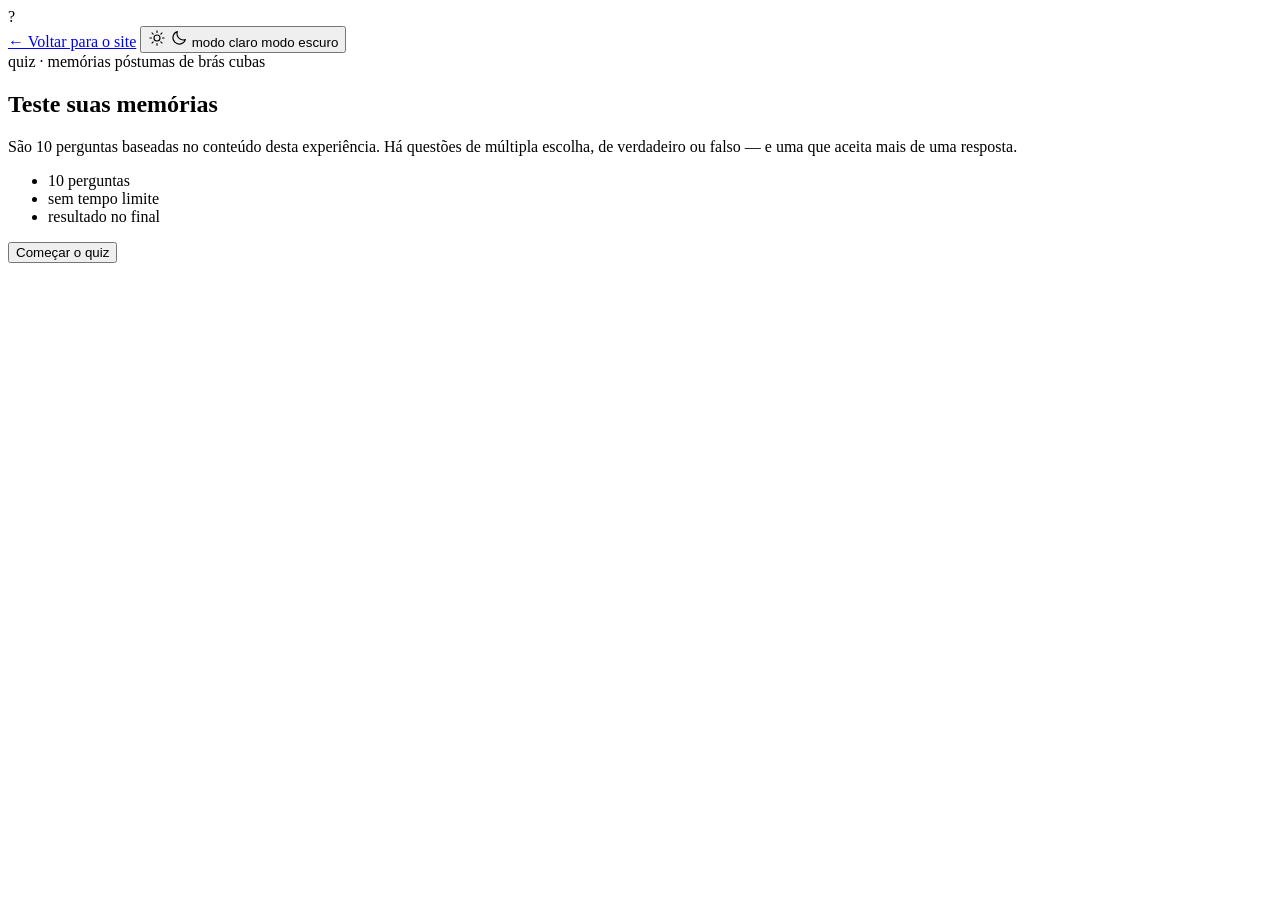
==== quiz/quiz.html @ bed6d94e "organização" ====
<!doctype html>
<html lang="pt-BR">
<head>
<meta charset="UTF-8">
<meta name="viewport" content="width=device-width, initial-scale=1, viewport-fit=cover">
<title>Quiz — Memórias Póstumas de Brás Cubas</title>
<meta name="theme-color" content="#11100E">
<meta name="description" content="Teste seus conhecimentos sobre Memórias Póstumas de Brás Cubas, de Machado de Assis, com 10 perguntas.">
<script src="js/theme.js"></script>
<link rel="preconnect" href="https://fonts.googleapis.com">
<link rel="preconnect" href="https://fonts.gstatic.com" crossorigin>
<link href="https://fonts.googleapis.com/css2?family=Cormorant+Garamond:ital,wght@0,400;0,600;1,400&family=Inter:wght@400;500&display=swap" rel="stylesheet">
<link rel="stylesheet" href="css/style.css">
<link rel="stylesheet" href="css/quiz.css">
</head>
<body class="quiz-page">
<div class="grain" aria-hidden="true"></div>
<div class="chapter-wash" aria-hidden="true"></div>
<div class="quiz-ghost" id="quizGhost" aria-hidden="true">?</div>

<header class="quiz-topbar">
  <a class="quiz-back" href="index.html"><span aria-hidden="true">←</span> Voltar para o site</a>

  <button class="theme-toggle" type="button" data-theme-toggle aria-label="Ativar modo claro" aria-pressed="false">
    <svg class="theme-toggle__icon theme-toggle__icon--sun" viewBox="0 0 24 24" width="18" height="18" fill="none" stroke="currentColor" stroke-width="1.5" stroke-linecap="round" aria-hidden="true"><circle cx="12" cy="12" r="4"/><path d="M12 2.5v2.2M12 19.3v2.2M2.5 12h2.2M19.3 12h2.2M5.3 5.3l1.6 1.6M17.1 17.1l1.6 1.6M18.7 5.3l-1.6 1.6M6.9 17.1l-1.6 1.6"/></svg>
    <svg class="theme-toggle__icon theme-toggle__icon--moon" viewBox="0 0 24 24" width="18" height="18" fill="none" stroke="currentColor" stroke-width="1.5" stroke-linecap="round" stroke-linejoin="round" aria-hidden="true"><path d="M20.5 14.2A8.5 8.5 0 0 1 9.8 3.5a8.5 8.5 0 1 0 10.7 10.7z"/></svg>
    <span class="theme-toggle__text theme-toggle__text--to-light">modo claro</span>
    <span class="theme-toggle__text theme-toggle__text--to-dark">modo escuro</span>
  </button>
</header>

<main class="quiz-shell" id="quiz">

  <!-- TELA INICIAL -->
  <section class="quiz-screen quiz-intro" id="screenIntro" aria-labelledby="introTitle">
    <span class="chapter__eyebrow">quiz · memórias póstumas de brás cubas</span>
    <div class="quiz-rule" aria-hidden="true"></div>
    <h1 class="quiz-title" id="introTitle">Teste suas memórias</h1>
    <p class="quiz-lead">
      São 10 perguntas baseadas no conteúdo desta experiência. Há questões de múltipla escolha,
      de verdadeiro ou falso — e uma que aceita mais de uma resposta.
    </p>
    <ul class="quiz-meta">
      <li>10 perguntas</li>
      <li>sem tempo limite</li>
      <li>resultado no final</li>
    </ul>
    <button class="quiz-btn quiz-btn--primary" id="startBtn" type="button">Começar o quiz</button>
  </section>

  <!-- PERGUNTAS -->
  <section class="quiz-screen quiz-question-screen" id="screenQuestion" aria-labelledby="quizQuestion" hidden>
    <div class="quiz-progress">
      <p class="quiz-progress__text" id="progressText">Pergunta 1 de 10</p>
      <div class="quiz-progress__track" id="progressTrack" role="progressbar" aria-label="Progresso do quiz" aria-valuemin="0" aria-valuemax="10" aria-valuenow="0">
        <div class="quiz-progress__fill" id="progressFill"></div>
      </div>
    </div>

    <span class="chapter__eyebrow quiz-hint" id="questionHint"></span>
    <h2 class="quiz-question" id="quizQuestion" tabindex="-1"></h2>

    <div class="quiz-options" id="options" role="group" aria-labelledby="quizQuestion"></div>

    <div class="quiz-feedback" id="feedback" role="status" aria-live="polite" hidden></div>

    <div class="quiz-actions" id="actions">
      <button class="quiz-btn quiz-btn--primary" id="actionBtn" type="button" disabled>Próxima pergunta</button>
    </div>
  </section>

  <!-- RESULTADO -->
  <section class="quiz-screen quiz-result" id="screenResult" aria-labelledby="resultTitle" hidden>
    <span class="chapter__eyebrow">resultado</span>
    <p class="quiz-score" aria-label="Pontuação"><strong id="scoreBig">0/10</strong><span>pontuação</span></p>

    <div class="quiz-stats" aria-label="Detalhes do resultado">
      <div><strong id="statHits">0</strong><span>acertos</span></div>
      <i aria-hidden="true"></i>
      <div><strong id="statMisses">0</strong><span>erros</span></div>
      <i aria-hidden="true"></i>
      <div><strong id="statPercent">0%</strong><span>aproveitamento</span></div>
    </div>

    <h2 class="quiz-result__title" id="resultTitle" tabindex="-1"></h2>
    <p class="quiz-result__text" id="resultText"></p>

    <ol class="quiz-dots" id="resultDots" aria-label="Resultado por pergunta"></ol>

    <div class="quiz-result__actions">
      <button class="quiz-btn quiz-btn--primary" id="restartBtn" type="button">Refazer quiz</button>
      <a class="quiz-btn quiz-btn--ghost" href="index.html">Voltar para o site</a>
    </div>
  </section>

  <noscript><p class="quiz-lead">O quiz precisa de JavaScript ativado no navegador para funcionar.</p></noscript>
</main>

<script src="js/quiz.js" defer></script>
</body>
</html>
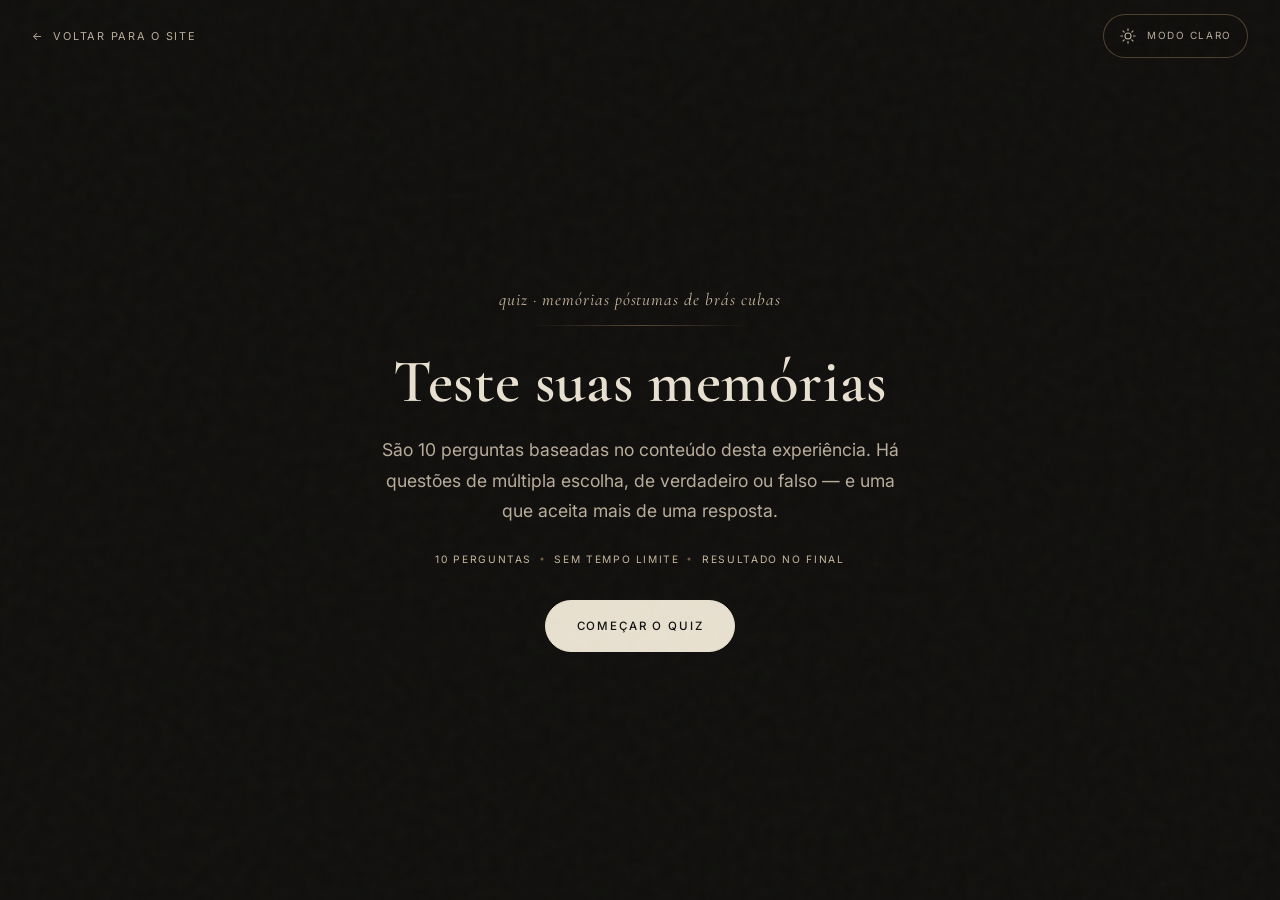
==== commit 272628de: "Update quiz.html" ====
--- a/quiz/quiz.html
+++ b/quiz/quiz.html
@@ -10,8 +10,8 @@
 <link rel="preconnect" href="https://fonts.googleapis.com">
 <link rel="preconnect" href="https://fonts.gstatic.com" crossorigin>
 <link href="https://fonts.googleapis.com/css2?family=Cormorant+Garamond:ital,wght@0,400;0,600;1,400&family=Inter:wght@400;500&display=swap" rel="stylesheet">
-<link rel="stylesheet" href="css/style.css">
-<link rel="stylesheet" href="css/quiz.css">
+<link rel="stylesheet" href="../css/style.css">
+<link rel="stylesheet" href="../css/quiz.css">
 </head>
 <body class="quiz-page">
 <div class="grain" aria-hidden="true"></div>
@@ -96,6 +96,6 @@
   <noscript><p class="quiz-lead">O quiz precisa de JavaScript ativado no navegador para funcionar.</p></noscript>
 </main>
 
-<script src="js/quiz.js" defer></script>
+<script src="../js/quiz.js" defer></script>
 </body>
 </html>
--- a/css/style.css
+++ b/css/style.css
@@ -0,0 +1,468 @@
+/* ============ TOKENS ============ */
+  :root{
+    --bg:#11100E;
+    --text-primary:#E8E0D0;
+    --text-secondary:#B8AD9B;
+    --accent:#8B7355;
+    --surface-light:#D7CCBA;
+
+    /* --- tokens de tema (usados no lugar de cores fixas) --- */
+    --bg-rgb:17,16,14;
+    --text-rgb:232,224,208;
+    --muted-rgb:184,173,155;
+    --accent-rgb:139,115,85;
+    --eyebrow:#C8B89E;
+    --eyebrow-rgb:200,184,158;
+    --vignette-top:rgba(255,255,255,.012);
+    --vignette-bottom:rgba(0,0,0,.12);
+    --grain-opacity:.045;
+    --ghost:rgba(var(--text-rgb),.025);
+    --ghost-death:rgba(var(--text-rgb),.018);
+    --surface-card:rgba(var(--text-rgb),.035);
+    --surface-card-hover:rgba(var(--text-rgb),.07);
+    --ok:#8FAE86;
+    --ok-rgb:143,174,134;
+    --bad:#C98A7A;
+    --bad-rgb:201,138,122;
+    color-scheme: dark;
+
+    /* --- espaçamento lateral seguro (texto nunca encosta na borda) --- */
+    --gutter: 8vw;
+
+    --serif: 'Cormorant Garamond', Georgia, 'Times New Roman', serif;
+    --sans: 'Inter', -apple-system, sans-serif;
+
+    padding-top: env(safe-area-inset-top, 0px);
+    padding-bottom: env(safe-area-inset-bottom, 0px);
+    box-sizing: border-box;
+  }
+  /* ---- TEMA CLARO: mesmo papel envelhecido, agora "lido à luz do dia" ---- */
+  [data-theme="light"]{
+    --bg:#EFE7D6;
+    --text-primary:#231E17;
+    --text-secondary:#574C3C;
+    --accent:#7A5F3E;
+    --surface-light:#3A3025;
+
+    --bg-rgb:239,231,214;
+    --text-rgb:35,30,23;
+    --muted-rgb:87,76,60;
+    --accent-rgb:122,95,62;
+    --eyebrow:#6B5433;
+    --eyebrow-rgb:107,84,51;
+    --vignette-top:rgba(255,255,255,.32);
+    --vignette-bottom:rgba(120,92,52,.10);
+    --grain-opacity:.075;
+    --ghost:rgba(35,30,23,.05);
+    --ghost-death:rgba(35,30,23,.04);
+    --surface-card:rgba(35,30,23,.035);
+    --surface-card-hover:rgba(35,30,23,.07);
+    --ok:#3F6B3A;
+    --ok-rgb:63,107,58;
+    --bad:#9C4A38;
+    --bad-rgb:156,74,56;
+    color-scheme: light;
+  }
+  [data-theme="dark"]{ color-scheme: dark; }
+
+  html{ scroll-padding-top: env(safe-area-inset-top, 0px); }
+  *,*::before,*::after{ box-sizing: inherit; }
+
+  body{
+    margin:0;
+    background: var(--bg);
+    color: var(--text-primary);
+    font-family: var(--sans);
+    -webkit-font-smoothing: antialiased;
+    transition: background-color .5s ease, color .5s ease;
+  }
+
+  h1,h2,h3,.serif{ font-family: var(--serif); font-weight: 600; margin:0; }
+
+  a, button{ font-family: inherit; }
+
+  .visually-hidden{
+    position:absolute; width:1px; height:1px; overflow:hidden;
+    clip:rect(0,0,0,0); white-space:nowrap; border:0; padding:0; margin:-1px;
+  }
+
+  /* ============ TIMELINE (indicador lateral) ============ */
+  .timeline{
+    position: fixed;
+    top: 0; left: 0;
+    height: 100vh;
+    width: 64px;
+    display: flex;
+    align-items: center;
+    justify-content: center;
+    z-index: 50;
+    pointer-events: none;
+  }
+  .timeline__track{
+    position: relative;
+    width: 1px;
+    height: 60vh;
+    background: rgba(var(--muted-rgb),0.18);
+  }
+  .timeline__fill{
+    position: absolute;
+    top: 0; left: 0;
+    width: 100%;
+    height: 0%;
+    background: var(--accent);
+    transition: height 0.15s linear;
+  }
+  .timeline__marker{
+    position: absolute;
+    left: 50%;
+    top: 0%;
+    width: 7px; height: 7px;
+    border-radius: 50%;
+    background: var(--surface-light);
+    transform: translate(-50%,-50%);
+    transition: top 0.2s ease-out;
+  }
+  .timeline__label{
+    position: absolute;
+    left: 16px;
+    top: 0%;
+    transform: translateY(-50%);
+    white-space: nowrap;
+    font-size: 0.7rem;
+    letter-spacing: 0.04em;
+    color: var(--text-secondary);
+    transition: top 0.2s ease-out, opacity 0.2s ease-out;
+    opacity: 0.85;
+  }
+
+
+  @media (max-width: 900px){
+    .timeline__label{ display:none; }
+  }
+  @media (max-width: 720px){
+    .timeline{ width: 34px; }
+  }
+
+  /* ============ ESTRUTURA GERAL DE CAPÍTULO ============ */
+  .chapter{
+    position: relative;
+    min-height: 260vh;
+  }
+  .chapter__stage{
+    position: sticky;
+    top: 0;
+    height: 100vh;
+    display: flex;
+    flex-direction: column;
+    align-items: center;
+    justify-content: center;
+    padding: 0 var(--gutter);
+    overflow: hidden;
+  }
+  .chapter__num{
+    position: absolute;
+    top: max(2rem, env(safe-area-inset-top, 0px) + 1.5rem);
+    left: 50%;
+    transform: translateX(-50%);
+    width: max-content;
+    max-width: calc(100% - 2 * var(--gutter));
+    text-align: center;
+    font-size: 0.7rem;
+    letter-spacing: 0.12em;
+    color: var(--text-secondary);
+    opacity: 0;
+    transition: opacity 0.6s ease;
+  }
+  .chapter.is-active .chapter__num{ opacity: 0.7; }
+
+  .layer{
+    position: absolute;
+    /* largura explícita: respeita o gutter do palco (antes, o texto ia até a borda) */
+    width: min(640px, calc(100% - 2 * var(--gutter)));
+    max-width: 640px;
+    overflow-wrap: break-word;
+    text-align: center;
+    opacity: 0;
+    transform: translateY(14px);
+    filter: blur(4px);
+    transition: opacity 0.7s ease, transform 0.7s ease, filter 0.7s ease;
+    pointer-events: none;
+  }
+  .layer.is-visible{
+    opacity: 1;
+    transform: translateY(0);
+    filter: blur(0px);
+    pointer-events: auto;
+  }
+
+
+  /* ============ ABERTURA ============ */
+  .opening .layer p{
+    font-family: var(--serif);
+    font-style: italic;
+    font-size: clamp(1.1rem, 2.4vw, 1.6rem);
+    color: var(--text-secondary);
+    line-height: 1.6;
+  }
+  .opening .layer--death h1{
+    font-size: clamp(2.4rem, 8vw, 5rem);
+    letter-spacing: 0.02em;
+    color: var(--text-primary);
+  }
+  .opening .layer--title h1{
+    font-size: clamp(1.6rem, 5vw, 2.8rem);
+    line-height: 1.3;
+    letter-spacing: 0.03em;
+  }
+  .opening .layer--title span{
+    display:block;
+    font-size: 0.55em;
+    color: var(--text-secondary);
+    margin-top: 0.4em;
+  }
+
+  /* ============ CAPÍTULO: ANO GIGANTE ============ */
+  .year{
+    font-family: var(--serif);
+    font-weight: 600;
+    font-size: clamp(4rem, 18vw, 11rem);
+    line-height: 1;
+    color: var(--text-primary);
+    letter-spacing: -0.01em;
+  }
+  .layer--year{ position: relative; }
+
+  .chapter__title{
+    font-size: clamp(1.4rem, 3.4vw, 2.2rem);
+    color: var(--text-primary);
+    margin-bottom: 0.6rem;
+  }
+  .chapter__body{
+    font-family: var(--sans);
+    font-size: clamp(0.95rem, 1.6vw, 1.15rem);
+    color: var(--text-secondary);
+    line-height: 1.7;
+  }
+  .chapter__eyebrow{
+    display:block;
+    font-family: var(--serif);
+    font-style: italic;
+    font-size: clamp(1rem, 1.7vw, 1.08rem);
+    color: var(--eyebrow);
+    margin-bottom: 0.8rem;
+    line-height: 1.45;
+    letter-spacing: 0.055em;
+    opacity: 1;
+    text-shadow: 0 0 18px rgba(var(--eyebrow-rgb),.08);
+  }
+
+  /* ============ SCROLL HINT ============ */
+  .scroll-hint{
+    position: absolute;
+    bottom: max(2rem, env(safe-area-inset-bottom, 0px) + 1.5rem);
+    left: 50%;
+    transform: translateX(-50%);
+    width: max-content;
+    max-width: calc(100% - 2 * var(--gutter));
+    text-align: center;
+    font-size: 0.68rem;
+    letter-spacing: 0.15em;
+    color: var(--text-secondary);
+    opacity: 0.5;
+    animation: pulse 3s ease-in-out infinite;
+  }
+  @keyframes pulse{
+    0%,100%{ opacity: 0.3; }
+    50%{ opacity: 0.7; }
+  }
+
+  .theme-words{
+    display:flex; flex-wrap:wrap; gap:0.7rem 1.2rem;
+    justify-content:center; max-width: 520px;
+  }
+  .theme-words span{
+    font-family: var(--serif); font-style: italic;
+    color: var(--text-secondary);
+    font-size: clamp(1rem, 2.2vw, 1.35rem);
+  }
+  .impact h2{
+    font-size: clamp(2rem, 6vw, 4rem);
+    letter-spacing: 0.02em;
+    color: var(--text-primary);
+  }
+
+
+  /* ============ FIM ============ */
+  .end-stub{
+    min-height: 40vh;
+    display:flex; align-items:center; justify-content:center;
+    color: var(--text-secondary);
+    font-size: 0.85rem;
+    letter-spacing: 0.06em;
+    text-align:center;
+    padding: 2rem;
+  }
+
+  /* ============ ACESSIBILIDADE: reduced motion ============ */
+  @media (prefers-reduced-motion: reduce){
+    .layer{ transition: opacity 0.3s ease; transform:none; filter:none; }
+    .timeline__fill, .timeline__marker, .timeline__label{ transition: none; }
+    .scroll-hint{ animation: none; }
+  }
+
+
+  :focus-visible{
+    outline: 2px solid var(--surface-light);
+    outline-offset: 3px;
+  }
+
+/* ============ CAMADA VISUAL / ATMOSFERA ============ */
+html{ background:var(--bg); transition:background-color .5s ease; }
+body{ overflow-x:hidden; }
+body::before{
+  content:""; position:fixed; inset:0; z-index:-2; pointer-events:none;
+  background:
+    radial-gradient(circle at 50% 40%, rgba(var(--accent-rgb),.075), transparent 38%),
+    linear-gradient(180deg, var(--vignette-top), transparent 28%, var(--vignette-bottom));
+}
+.grain{
+  position:fixed; inset:-50%; z-index:100; pointer-events:none; opacity:var(--grain-opacity);
+  background-image:url("data:image/svg+xml,%3Csvg viewBox='0 0 180 180' xmlns='http://www.w3.org/2000/svg'%3E%3Cfilter id='n'%3E%3CfeTurbulence type='fractalNoise' baseFrequency='.82' numOctaves='3' stitchTiles='stitch'/%3E%3C/filter%3E%3Crect width='100%25' height='100%25' filter='url(%23n)' opacity='.55'/%3E%3C/svg%3E");
+  animation:grainShift .18s steps(2) infinite;
+}
+@keyframes grainShift{0%{transform:translate(0,0)}25%{transform:translate(1%,-1%)}50%{transform:translate(-1%,1%)}75%{transform:translate(1%,1%)}100%{transform:translate(-1%,-1%)}}
+.chapter-wash{position:fixed;inset:0;z-index:-1;pointer-events:none;background:radial-gradient(circle at 50% 50%,rgba(var(--accent-rgb),.035),transparent 55%);transition:opacity .8s ease}
+.chapter__stage{isolation:isolate}
+.chapter__stage::before,.chapter__stage::after{content:"";position:absolute;pointer-events:none;z-index:-1}
+.chapter__stage::before{width:min(70vw,900px);height:1px;top:18%;left:50%;transform:translateX(-50%);background:linear-gradient(90deg,transparent,rgba(var(--muted-rgb),.14),transparent)}
+.chapter__stage::after{width:1px;height:64vh;top:18%;left:50%;background:linear-gradient(180deg,transparent,rgba(var(--muted-rgb),.08),transparent)}
+.chapter__ghost{position:absolute;left:8vw;bottom:8vh;font-family:var(--serif);font-size:clamp(8rem,24vw,22rem);line-height:.7;color:var(--ghost);font-weight:600;letter-spacing:-.06em;z-index:-1;user-select:none}
+.chapter__eyebrow{letter-spacing:.055em;color:var(--eyebrow);opacity:1}
+.chapter__eyebrow--spaced{margin-top:.9rem}
+.opening__kicker{position:absolute;top:max(2rem,env(safe-area-inset-top,0px) + 1.5rem);left:50%;transform:translateX(-50%);width:max-content;max-width:calc(100% - 9rem);text-align:center;font-size:.62rem;letter-spacing:.2em;text-transform:uppercase;color:var(--text-secondary);opacity:.6}
+.opening__rule{position:absolute;width:min(34vw,320px);height:1px;top:28%;left:50%;transform:translateX(-50%);background:linear-gradient(90deg,transparent,var(--accent),transparent);opacity:.45}
+.opening .chapter__stage::before{width:1px;height:54vh;top:23%;background:linear-gradient(180deg,transparent,rgba(var(--accent-rgb),.3),transparent)}
+.opening .chapter__stage::after{display:none}
+.layer--death h1{font-weight:400;text-shadow:0 0 40px rgba(var(--accent-rgb),.08)}
+.opening .layer--title h1{font-weight:600}
+.chapter__body{max-width:650px;margin-left:auto;margin-right:auto}
+.layer--ledger{max-width:820px;width:min(820px,calc(100% - 2 * var(--gutter)));padding:1rem 0 1.5rem}
+.ledger{display:grid;grid-template-columns:minmax(0,1fr) 70px minmax(0,1fr);align-items:center;justify-items:center;column-gap:1.25rem;margin:0 auto 2.25rem}
+.ledger div{text-align:center;min-width:0;width:100%}
+.ledger strong{display:block;font-family:var(--serif);font-size:clamp(3.6rem,8vw,6rem);font-weight:600;line-height:1}
+.ledger span{display:block;margin-top:.55rem;color:var(--eyebrow);font-size:.68rem;letter-spacing:.16em;text-transform:uppercase}
+.ledger i{display:block;width:70px;height:1px;background:var(--accent);opacity:.55}
+.layer--ledger .chapter__eyebrow{margin-bottom:1rem}
+.humanitas-mark{width:84px;height:84px;border:1px solid rgba(var(--accent-rgb),.5);border-radius:50%;display:grid;place-items:center;margin:0 auto 2rem;font-family:var(--serif);font-size:3rem;font-style:italic;color:var(--accent);position:relative}.humanitas-mark::after{content:"";position:absolute;inset:8px;border:1px solid rgba(var(--accent-rgb),.16);border-radius:50%}
+.emplasto-label{display:flex;flex-direction:column;align-items:center;margin-bottom:2rem;color:var(--surface-light);font-family:var(--serif);letter-spacing:.12em}.emplasto-label span{font-size:clamp(2rem,5vw,3.5rem);line-height:.9}.emplasto-label small{margin-top:.55rem;font-family:var(--sans);font-size:.58rem;letter-spacing:.3em;color:var(--accent)}
+.chapter--death{}
+.chapter__stage--death{background:radial-gradient(circle,rgba(var(--text-rgb),.025),transparent 48%)}
+.chapter__stage--death .chapter__ghost{color:var(--ghost-death)}
+.theme-words{max-width:720px;gap:.5rem 1.8rem}.theme-words span{position:relative}.theme-words span::after{content:"";display:block;width:100%;height:1px;background:rgba(var(--accent-rgb),.35);transform:scaleX(0);transform-origin:left;transition:transform .7s ease}.layer.is-visible .theme-words span::after{transform:scaleX(1)}
+.impact h2{font-weight:400;line-height:.95;text-shadow:0 0 50px rgba(var(--text-rgb),.05)}
+.sources{min-height:70vh;display:flex;align-items:center;justify-content:center;padding:10vh var(--gutter) 14vh;border-top:1px solid rgba(var(--muted-rgb),.1)}
+.sources__inner{width:min(720px,100%);text-align:center}.sources h2{font-size:clamp(2rem,5vw,3.5rem);margin:.4rem 0 1.2rem}.sources p{color:var(--text-secondary);line-height:1.8}.sources__note{font-size:.85rem;opacity:.7}.sources__line{width:90px;height:1px;background:var(--accent);margin:2.2rem auto}.sources__credit{font-size:.65rem;letter-spacing:.15em;text-transform:uppercase;opacity:.45}
+@media (max-width:720px){
+  :root{ --gutter: clamp(2.75rem, 12vw, 3.5rem); }   /* 44px @320 · 46px @390 · libera a timeline de 34px */
+  .chapter{min-height:220vh}
+  .chapter__ghost{left:9vw;bottom:14vh;font-size:40vw}
+  .chapter__stage::before{width:70vw}
+  .ledger{grid-template-columns:minmax(0,1fr) 34px minmax(0,1fr);column-gap:.5rem;margin-bottom:1.8rem}
+  .ledger i{width:34px}
+  .ledger strong{font-size:clamp(3rem,16vw,4.5rem)}
+  .ledger span{font-size:.58rem;letter-spacing:.1em;overflow-wrap:anywhere}
+  .chapter__eyebrow{font-size:.98rem}
+  .opening__kicker{line-height:1.6}
+  .opening__rule{top:24%}
+  .chapter__body,.sources p{hyphens:auto;-webkit-hyphens:auto}
+}
+@media (max-width:360px){
+  .ledger{grid-template-columns:minmax(0,1fr) 22px minmax(0,1fr);column-gap:.35rem}
+  .ledger i{width:22px}
+  .theme-words{gap:.35rem 1.1rem}
+}
+/* celular deitado / telas muito baixas: o palco tem 100vh e corta o excedente */
+@media (max-height:500px) and (orientation:landscape){
+  .chapter__title{font-size:clamp(1.2rem,5vh,1.6rem);margin-bottom:.35rem}
+  .chapter__body{font-size:clamp(.85rem,3.6vh,.98rem);line-height:1.5}
+  .chapter__eyebrow{font-size:.92rem;margin-bottom:.4rem}
+  .year{font-size:clamp(3rem,34vh,7rem)}
+  .humanitas-mark{width:52px;height:52px;font-size:2rem;margin-bottom:.9rem}
+  .humanitas-mark::after{inset:6px}
+  .emplasto-label{margin-bottom:.9rem}
+  .ledger{margin-bottom:1rem}
+  .ledger strong{font-size:clamp(2.4rem,18vh,3.6rem)}
+  .impact h2,.opening .layer--death h1{font-size:clamp(1.8rem,12vh,3rem)}
+  .scroll-hint{display:none}
+}
+/* ============ AJUSTES DE CONTRASTE — TEMA CLARO ============ */
+[data-theme="light"] .chapter.is-active .chapter__num{opacity:.95}
+[data-theme="light"] .opening__kicker{opacity:.9}
+[data-theme="light"] .scroll-hint{animation-name:pulse-light}
+@keyframes pulse-light{0%,100%{opacity:.55}50%{opacity:.95}}
+[data-theme="light"] .sources__note{opacity:.92}
+[data-theme="light"] .sources__credit{opacity:.75}
+[data-theme="light"] .timeline__track{background:rgba(var(--muted-rgb),.28)}
+@media (prefers-reduced-motion:reduce){[data-theme="light"] .scroll-hint{animation:none}}
+
+/* ============ BOTÕES (usados no site e no quiz) ============ */
+.quiz-btn{
+  display: inline-flex; align-items: center; justify-content: center; gap: .6rem;
+  min-height: 52px; padding: 0 1.9rem; max-width: 100%;
+  border: 1px solid var(--text-primary); border-radius: 999px;
+  font-family: var(--sans); font-size: .72rem; font-weight: 500;
+  letter-spacing: .16em; text-transform: uppercase; text-decoration: none; text-align: center;
+  cursor: pointer; -webkit-tap-highlight-color: transparent;
+  transition: background-color .3s ease, color .3s ease, border-color .3s ease, transform .3s ease, opacity .3s ease;
+}
+.quiz-btn:active:not(:disabled){ transform: scale(.97); }
+.quiz-btn--primary{ background: var(--text-primary); color: var(--bg); }
+.quiz-btn--primary:hover:not(:disabled){ background: transparent; color: var(--text-primary); }
+.quiz-btn--ghost{ background: transparent; color: var(--text-primary); border-color: rgba(var(--accent-rgb), .65); }
+.quiz-btn--ghost:hover{ border-color: var(--text-primary); }
+.quiz-btn:disabled{ opacity: .35; cursor: not-allowed; }
+
+
+/* ============ CTA FINAL: convite para o quiz ============ */
+.quiz-cta{
+  min-height:60vh; display:flex; align-items:center; justify-content:center;
+  padding:12vh var(--gutter);
+  border-top:1px solid rgba(var(--muted-rgb),.1);
+}
+.quiz-cta__inner{ width:min(620px,100%); text-align:center; }
+.quiz-cta__rule{ width:min(34vw,220px); height:1px; margin:.2rem auto 1.4rem; background:linear-gradient(90deg,transparent,var(--accent),transparent); opacity:.55; }
+.quiz-cta h2{ font-size:clamp(2rem,5vw,3.2rem); line-height:1.15; margin:0 0 1rem; overflow-wrap:break-word; }
+.quiz-cta p{ margin:0 auto 2.2rem; max-width:32rem; color:var(--text-secondary); line-height:1.8; font-size:clamp(.98rem,2.4vw,1.1rem); }
+@media (max-width:480px){ .quiz-cta .quiz-btn{ width:100%; } }
+
+/* ============ BOTÃO DE TEMA ============ */
+.theme-toggle{
+  position:relative; display:inline-flex; align-items:center; justify-content:center; gap:.6rem;
+  min-width:44px; min-height:44px; padding:0 .95rem;
+  border:1px solid rgba(var(--accent-rgb),.5); border-radius:999px;
+  background:rgba(var(--bg-rgb),.55);
+  -webkit-backdrop-filter:blur(8px); backdrop-filter:blur(8px);
+  color:var(--text-secondary); font-family:var(--sans); font-size:.62rem; letter-spacing:.16em; text-transform:uppercase; line-height:1;
+  cursor:pointer; -webkit-tap-highlight-color:transparent;
+  transition:color .3s ease, border-color .3s ease, background-color .5s ease, transform .3s ease;
+}
+.theme-toggle:hover{ color:var(--text-primary); border-color:var(--accent); }
+.theme-toggle:active{ transform:scale(.95); }
+.theme-toggle--fixed{
+  position:fixed; z-index:120;
+  top:max(.9rem, calc(env(safe-area-inset-top, 0px) + .6rem));
+  right:max(.9rem, calc(env(safe-area-inset-right, 0px) + .6rem));
+}
+.theme-toggle__icon{ flex:none; transition:transform .5s ease, opacity .3s ease; }
+/* mostra o que o clique vai ATIVAR: no escuro, o sol/“modo claro”; no claro, a lua/“modo escuro” */
+.theme-toggle__icon--moon, .theme-toggle__text--to-dark{ display:none; }
+[data-theme="light"] .theme-toggle__icon--sun, [data-theme="light"] .theme-toggle__text--to-light{ display:none; }
+[data-theme="light"] .theme-toggle__icon--moon{ display:block; }
+[data-theme="light"] .theme-toggle__text--to-dark{ display:inline; }
+.theme-toggle:hover .theme-toggle__icon{ transform:rotate(18deg); }
+@media (max-width:720px){
+  .theme-toggle{ padding:0; width:44px; }
+  .theme-toggle__text{ display:none !important; }
+}
+@media (prefers-reduced-motion:reduce){ .theme-toggle, .theme-toggle__icon{ transition:none; } .theme-toggle:hover .theme-toggle__icon{ transform:none; } }
+@media (prefers-reduced-motion:reduce){.grain{animation:none}.layer{transition:opacity .3s ease}.theme-words span::after{transition:none}}
--- a/css/quiz.css
+++ b/css/quiz.css
@@ -0,0 +1,240 @@
+/* ============================================================
+   quiz.css — estilos exclusivos da página do quiz.
+   Reaproveita de style.css: variáveis de cor/tema, tipografia,
+   .grain, .chapter-wash, .chapter__eyebrow, .visually-hidden
+   e o botão .theme-toggle.
+   ============================================================ */
+
+.quiz-page{
+  --quiz-gutter: clamp(1.1rem, 5vw, 2rem);
+  min-height: 100vh;
+  min-height: 100svh;
+  display: flex;
+  flex-direction: column;
+}
+
+/* número gigante ao fundo (mesma linguagem do .chapter__ghost do site) */
+.quiz-ghost{
+  position: fixed; left: 6vw; bottom: 4vh; z-index: -1;
+  font-family: var(--serif); font-weight: 600;
+  font-size: clamp(8rem, 30vw, 22rem); line-height: .7; letter-spacing: -.06em;
+  color: var(--ghost); user-select: none; pointer-events: none;
+  max-width: 100vw;
+}
+
+/* ---------- topo: voltar + tema ---------- */
+.quiz-topbar{
+  display: flex; align-items: center; justify-content: space-between; gap: 1rem;
+  padding: max(.9rem, calc(env(safe-area-inset-top, 0px) + .6rem))
+           max(var(--quiz-gutter), env(safe-area-inset-right, 0px)) 0
+           max(var(--quiz-gutter), env(safe-area-inset-left, 0px));
+}
+.quiz-back{
+  display: inline-flex; align-items: center; gap: .6rem; min-height: 44px;
+  color: var(--text-secondary); text-decoration: none;
+  font-size: .68rem; letter-spacing: .16em; text-transform: uppercase;
+  transition: color .3s ease;
+}
+.quiz-back span{ transition: transform .3s ease; }
+.quiz-back:hover{ color: var(--text-primary); }
+.quiz-back:hover span{ transform: translateX(-4px); }
+
+/* ---------- casca central ---------- */
+.quiz-shell{
+  flex: 1;
+  width: 100%; max-width: 720px; margin: 0 auto;
+  padding: clamp(1.25rem, 5vh, 3rem) max(var(--quiz-gutter), env(safe-area-inset-right, 0px)) clamp(2rem, 8vh, 4rem)
+           max(var(--quiz-gutter), env(safe-area-inset-left, 0px));
+  display: flex; flex-direction: column; justify-content: center;
+}
+.quiz-screen{ animation: quizIn .7s ease both; overflow-wrap: break-word; }
+.quiz-screen[hidden]{ display: none; }
+@keyframes quizIn{
+  from{ opacity: 0; transform: translateY(14px); filter: blur(4px); }
+  to  { opacity: 1; transform: none; filter: blur(0); }
+}
+
+/* ---------- tela inicial e resultado (centralizados) ---------- */
+.quiz-intro, .quiz-result{ text-align: center; }
+.quiz-rule{
+  width: min(34vw, 220px); height: 1px; margin: .2rem auto 1.4rem;
+  background: linear-gradient(90deg, transparent, var(--accent), transparent); opacity: .55;
+}
+.quiz-title{
+  font-size: clamp(2.2rem, 8vw, 3.8rem); line-height: 1.1; letter-spacing: .01em;
+  margin: 0 0 1.2rem;
+}
+.quiz-lead{
+  max-width: 34rem; margin: 0 auto 1.6rem;
+  font-size: clamp(.98rem, 2.4vw, 1.1rem); line-height: 1.75; color: var(--text-secondary);
+}
+.quiz-meta{
+  list-style: none; padding: 0; margin: 0 0 2.2rem;
+  display: flex; flex-wrap: wrap; justify-content: center; gap: .5rem 1.4rem;
+  font-size: .64rem; letter-spacing: .16em; text-transform: uppercase; color: var(--eyebrow);
+}
+.quiz-meta li + li{ position: relative; }
+.quiz-meta li + li::before{
+  content: ""; position: absolute; left: -.8rem; top: 50%; width: 3px; height: 3px; border-radius: 50%;
+  background: rgba(var(--accent-rgb), .8); transform: translate(-50%, -50%);
+}
+
+/* ---------- progresso ---------- */
+.quiz-progress{ margin-bottom: 1.8rem; }
+.quiz-progress__text{
+  margin: 0 0 .7rem; font-size: .68rem; letter-spacing: .16em; text-transform: uppercase;
+  color: var(--text-secondary);
+}
+.quiz-progress__track{ height: 2px; background: rgba(var(--muted-rgb), .22); overflow: hidden; }
+.quiz-progress__fill{
+  height: 100%; width: 100%; background: var(--accent);
+  transform: scaleX(0); transform-origin: left; transition: transform .6s ease;
+}
+
+/* ---------- pergunta ---------- */
+.quiz-hint{ margin-bottom: .6rem; }
+.quiz-question{
+  font-size: clamp(1.35rem, 4.8vw, 2.05rem); line-height: 1.3; margin: 0 0 1.5rem;
+  outline: none;
+}
+
+/* ---------- alternativas ---------- */
+.quiz-options{ display: grid; gap: .7rem; }
+.quiz-options--tf{ grid-template-columns: repeat(2, minmax(0, 1fr)); }
+.quiz-option{
+  display: flex; align-items: center; gap: .9rem;
+  width: 100%; min-height: 58px; padding: .8rem 1rem;
+  text-align: left; font-family: var(--sans); font-size: clamp(.95rem, 2.8vw, 1.02rem); line-height: 1.5;
+  color: var(--text-primary); background: var(--surface-card);
+  border: 1px solid rgba(var(--muted-rgb), .3); border-radius: 8px;
+  cursor: pointer; -webkit-tap-highlight-color: transparent;
+  overflow-wrap: break-word;
+  animation: quizIn .6s ease both; animation-delay: calc(var(--i, 0) * 70ms + 120ms);
+  transition: border-color .25s ease, background-color .25s ease, opacity .25s ease, transform .25s ease;
+}
+.quiz-option__label{ flex: 1; min-width: 0; }
+.quiz-option__key{
+  flex: none; width: 2rem; height: 2rem; display: grid; place-items: center;
+  border: 1px solid rgba(var(--accent-rgb), .6); border-radius: 50%;
+  font-family: var(--serif); font-style: italic; font-size: 1.05rem; line-height: 1; color: var(--accent);
+  transition: background-color .25s ease, color .25s ease, border-color .25s ease;
+}
+.quiz-options--tf .quiz-option{ justify-content: center; text-align: center; min-height: 64px; }
+.quiz-options--tf .quiz-option__label{ flex: none; }
+
+@media (hover: hover){
+  .quiz-options:not(.is-locked) .quiz-option:hover{
+    border-color: var(--accent); background: var(--surface-card-hover); transform: translateX(3px);
+  }
+  .quiz-options--tf:not(.is-locked) .quiz-option:hover{ transform: translateY(-2px); }
+}
+.quiz-option:active{ background: var(--surface-card-hover); }
+
+/* marcada (questão de múltipla seleção, antes de confirmar) */
+.quiz-option.is-selected{ border-color: var(--accent); background: rgba(var(--accent-rgb), .13); }
+.quiz-option.is-selected .quiz-option__key{ background: var(--accent); color: var(--bg); }
+
+/* depois de responder */
+.quiz-options.is-locked .quiz-option{ cursor: default; transform: none; }
+.quiz-option.is-correct{ border-color: var(--ok); background: rgba(var(--ok-rgb), .12); }
+.quiz-option.is-correct .quiz-option__key{ background: var(--ok); border-color: var(--ok); color: var(--bg); font-style: normal; }
+.quiz-option.is-missed{ border-color: var(--ok); border-style: dashed; background: rgba(var(--ok-rgb), .05); }
+.quiz-option.is-missed .quiz-option__key{ border-color: var(--ok); color: var(--ok); font-style: normal; }
+.quiz-option.is-wrong{ border-color: var(--bad); background: rgba(var(--bad-rgb), .12); }
+.quiz-option.is-wrong .quiz-option__key{ background: var(--bad); border-color: var(--bad); color: var(--bg); font-style: normal; }
+.quiz-option.is-dim{ opacity: .5; }
+.quiz-options--tf .quiz-option.is-correct::after,
+.quiz-options--tf .quiz-option.is-wrong::after,
+.quiz-options--tf .quiz-option.is-missed::after{ font-weight: 500; }
+.quiz-options--tf .quiz-option.is-correct::after{ content: "✓"; color: var(--ok); }
+.quiz-options--tf .quiz-option.is-missed::after{ content: "✓"; color: var(--ok); }
+.quiz-options--tf .quiz-option.is-wrong::after{ content: "✕"; color: var(--bad); }
+
+/* ---------- feedback e ação ---------- */
+.quiz-feedback{
+  margin-top: 1.2rem; padding: .9rem 1.1rem;
+  border-left: 2px solid var(--accent); background: rgba(var(--accent-rgb), .07);
+  font-size: .95rem; line-height: 1.65; color: var(--text-secondary);
+  animation: quizIn .5s ease both;
+}
+.quiz-feedback[hidden]{ display: none; }
+.quiz-feedback strong{ font-weight: 500; color: var(--text-primary); }
+.quiz-feedback.is-correct{ border-left-color: var(--ok); }
+.quiz-feedback.is-correct strong{ color: var(--ok); }
+.quiz-feedback.is-wrong{ border-left-color: var(--bad); }
+.quiz-feedback.is-wrong strong{ color: var(--bad); }
+.quiz-feedback__link{
+  display: inline-block; margin-top: .3rem; padding: .35rem 0;
+  color: var(--eyebrow); text-underline-offset: 3px;
+}
+.quiz-feedback__link:hover{ color: var(--text-primary); }
+.quiz-actions{ margin-top: 1.5rem; display: flex; justify-content: flex-end; }
+
+/* ---------- resultado ---------- */
+.quiz-score{ margin: 0 0 1.6rem; display: flex; flex-direction: column; align-items: center; }
+.quiz-score strong{
+  font-family: var(--serif); font-weight: 600; line-height: 1; letter-spacing: -.01em;
+  font-size: clamp(4.5rem, 20vw, 8rem);
+}
+.quiz-score span{
+  margin-top: .5rem; font-size: .68rem; letter-spacing: .2em; text-transform: uppercase; color: var(--eyebrow);
+}
+.quiz-stats{
+  display: grid; grid-template-columns: minmax(0, .75fr) 1px minmax(0, .75fr) 1px minmax(0, 1.5fr);
+  align-items: center; column-gap: clamp(.4rem, 3vw, 1.5rem);
+  max-width: 34rem; margin: 0 auto 2rem;
+}
+.quiz-stats div{ min-width: 0; }
+.quiz-stats strong{
+  display: block; font-family: var(--serif); font-weight: 600; line-height: 1;
+  font-size: clamp(2rem, 9vw, 3.2rem);
+}
+.quiz-stats span{
+  display: block; margin-top: .5rem; color: var(--eyebrow);
+  font-size: .6rem; letter-spacing: .12em; text-transform: uppercase; overflow-wrap: anywhere;
+}
+.quiz-stats i{ display: block; width: 1px; height: 3rem; background: rgba(var(--accent-rgb), .5); }
+.quiz-result__title{ font-size: clamp(1.6rem, 6vw, 2.4rem); line-height: 1.2; margin: 0 0 .7rem; outline: none; }
+.quiz-result__text{
+  max-width: 30rem; margin: 0 auto 1.6rem;
+  font-size: clamp(.98rem, 2.4vw, 1.08rem); line-height: 1.75; color: var(--text-secondary);
+}
+.quiz-dots{
+  list-style: none; padding: 0; margin: 0 auto 2rem;
+  display: grid; grid-template-columns: repeat(10, 1.75rem); justify-content: center; gap: .45rem;
+}
+.quiz-dots__item{
+  width: 1.75rem; height: 1.75rem; display: grid; place-items: center;
+  border-radius: 50%; border: 1px solid; font-size: .72rem; line-height: 1;
+}
+.quiz-dots__item.is-right{ color: var(--ok); border-color: var(--ok); background: rgba(var(--ok-rgb), .1); }
+.quiz-dots__item.is-wrong{ color: var(--bad); border-color: var(--bad); background: rgba(var(--bad-rgb), .1); }
+.quiz-result__actions{ display: flex; flex-wrap: wrap; justify-content: center; gap: .8rem; }
+
+/* ---------- celular ---------- */
+@media (max-width: 480px){
+  .quiz-dots{ grid-template-columns: repeat(5, 2rem); gap: .6rem; }
+  .quiz-meta{ flex-direction: column; align-items: center; gap: .35rem; }
+  .quiz-meta li + li::before{ display: none; }
+  .quiz-btn{ padding: 0 1.4rem; }
+  .quiz-result__actions .quiz-btn{ width: 100%; }
+  .quiz-actions .quiz-btn{ width: 100%; }            /* botão largo = fácil de tocar */
+  .quiz-option{ padding: .8rem .85rem; gap: .75rem; }
+  .quiz-stats span{ font-size: .56rem; letter-spacing: .06em; }
+  .quiz-intro .quiz-btn{ width: 100%; }
+}
+@media (max-height: 500px) and (orientation: landscape){
+  .quiz-shell{ justify-content: flex-start; }
+  .quiz-score strong{ font-size: clamp(3rem, 22vh, 5rem); }
+}
+
+/* ---------- ajustes do tema claro ---------- */
+[data-theme="light"] .quiz-option{ background: rgba(255,255,255,.4); }
+[data-theme="light"] .quiz-option.is-correct,
+[data-theme="light"] .quiz-option.is-wrong{ background-color: rgba(255,255,255,.55); }
+[data-theme="light"] .quiz-feedback{ background: rgba(var(--accent-rgb), .08); }
+
+@media (prefers-reduced-motion: reduce){
+  .quiz-screen, .quiz-option, .quiz-feedback{ animation: none; }
+  .quiz-progress__fill, .quiz-option, .quiz-btn, .quiz-back span{ transition: none; }
+}
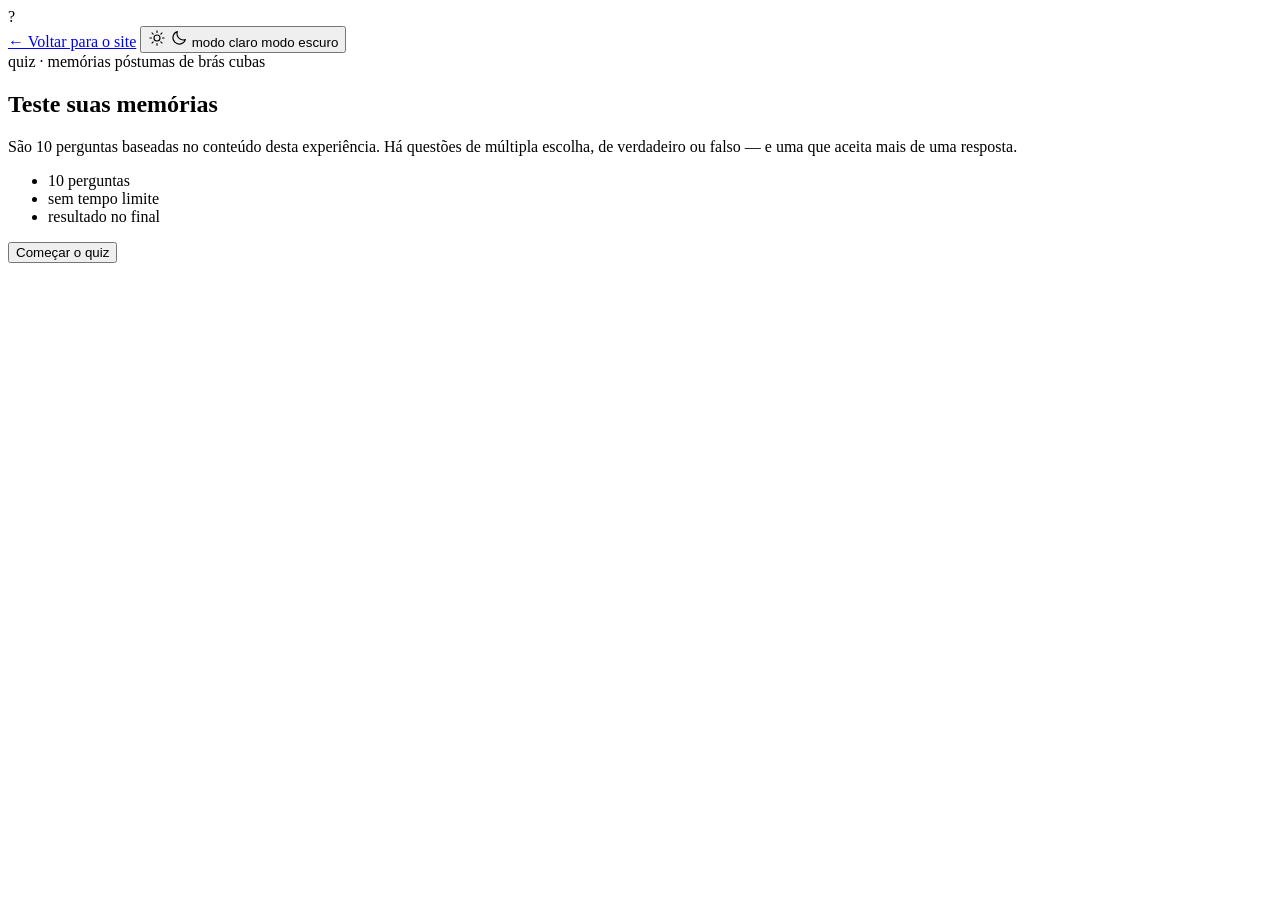
==== commit 89cb8263: "Correção de conteúdo" ====
--- a/quiz/quiz.html
+++ b/quiz/quiz.html
@@ -10,8 +10,8 @@
 <link rel="preconnect" href="https://fonts.googleapis.com">
 <link rel="preconnect" href="https://fonts.gstatic.com" crossorigin>
 <link href="https://fonts.googleapis.com/css2?family=Cormorant+Garamond:ital,wght@0,400;0,600;1,400&family=Inter:wght@400;500&display=swap" rel="stylesheet">
-<link rel="stylesheet" href="../css/style.css">
-<link rel="stylesheet" href="../css/quiz.css">
+<link rel="stylesheet" href="css/style.css">
+<link rel="stylesheet" href="css/quiz.css">
 </head>
 <body class="quiz-page">
 <div class="grain" aria-hidden="true"></div>
@@ -96,6 +96,6 @@
   <noscript><p class="quiz-lead">O quiz precisa de JavaScript ativado no navegador para funcionar.</p></noscript>
 </main>
 
-<script src="../js/quiz.js" defer></script>
+<script src="js/quiz.js" defer></script>
 </body>
 </html>
